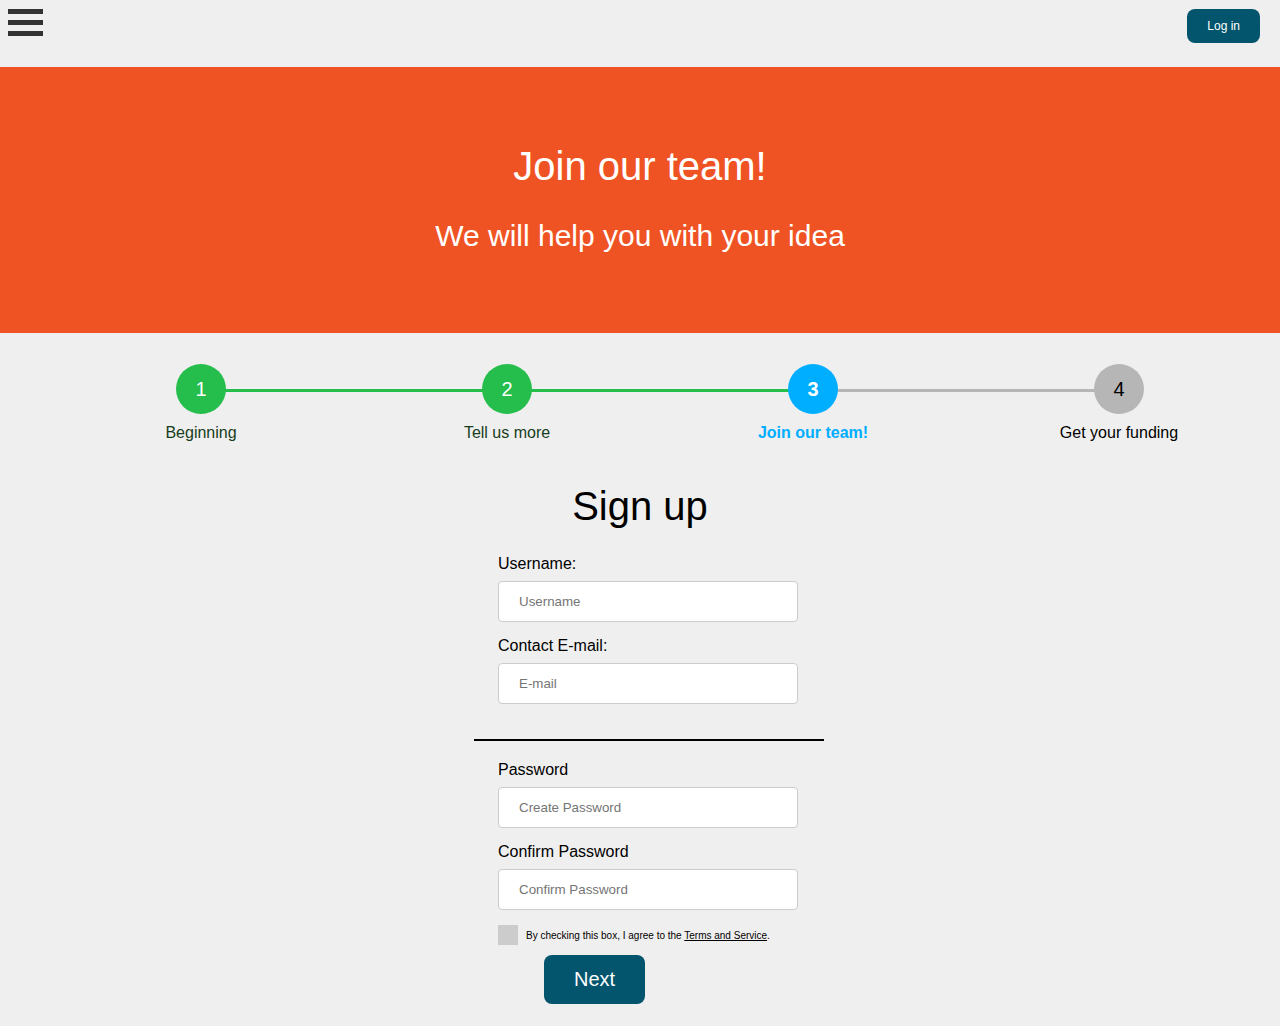
==== sign up.html @ 26c47599 "sign up" ====
<!DOCTYPE html>
<html>
<head>
<title>Begin - The Funding you need</title>
<link rel="stylesheet" type="text/css" href="css_page.css">
<script src="javacode.js"></script>
<div id="top">
<div class="containers" onclick="myFunction(this)">
        <div class="bar1"></div>
        <div class="bar2"></div>
        <div class="bar3"></div>
      </div>
</div>
<div id="log"> 
        <input class="button" id="first" type="button" onclick="location.href='login.html';" value="Log in" />
    </div>
<div id="ban">
<h1>Join our team!</h1>
<h2 id="tell">We will help you with your idea</h2>
</div>
</head>
<body>
        <div id="step_progressbar">
            <ul>
                <li class="unactive">Beginning</li>
                <li class="unactive">Tell us more</li>
                <li class="active">Join our team!</li>
                <li>Get your funding</li>
            </ul>
              </div>
    <div id="signup"></div>
    <h1 id="Signup">Sign up</h1>
        <form id="signing" name="myForm" action="/bank.html">
            <label for="uname">Username:</label>
            <input type="text" id="uname" name="username" placeholder="Username">
            <label for="cont">Contact E-mail:</label>
            <input type="text" id="cont" name="contact" placeholder="E-mail">
            <div id="lline"></div>
            <label for="pass">Password</label>
            <input type="text" id="pass" name="password" placeholder="Create Password">
            <label for="cpass">Confirm Password</label>
            <input type="text" id="cpass" name="cpassword" placeholder="Confirm Password">
            <label class="container">By checking this box, I agree to the <u>Terms and Service</u>.
                <input type="checkbox">
                    <span class="checkmark"></span>
            </label>
          
            <input type="button" onclick="return validateForm()" value="Next"/>
          </form>
        </div>
    </body>
</html>
---- css_page.css ----
body {
    background-color: #f0efef;
    font-family: Arial, Helvetica, sans-serif;
}

#ban {
    background-color: #f05323;
    text-align: center;
    padding: 50px;
    margin-top: 10px;
    margin-left: -20px;
    margin-right: -20px;
    margin-bottom: -10px;
}
#bann {
    background-color: #f05323;
    text-align: center;
    padding: 30px;
    margin-top: -10px;
    margin-left: -20px;
    margin-right: -20px;
    margin-bottom: 30px;
}
#bannn {
    background-color: #f05323;
    text-align: center;
    padding: 60px;
    margin-top: -50px;
    margin-left: -20px;
    margin-right: -20px;
    margin-bottom: 30px;
}
.line {
    width: 38px;
    height: 4px;
    background-color: black;
    margin: 6px;
    margin-left: 5px;
}
#lline {
    width: 350px;
    height: 2px;
    background-color: black;
    margin: 20px;
    margin-left: -24px;
}
#llline {
    width: 450px;
    height: 2px;
    background-color: black;
    margin: 20px;
    margin-left: -84px;
}
.all{
    margin-bottom: -40px;
    margin-top: 15px;
}

#log {
    color: #02556c;
    text-align: right;
}

#first {
    font-size: 12px;
    padding: 10px 20px;
    margin-top: -10px;
}

#second {
    font-size: 20px;
    padding: 13px 30px;
}

h1 {
    color: white;
    font-family: Arial, Helvetica, sans-serif;
    font-weight: 80;
    font-size: 40px;
}
h2 {
    text-align: center;
    font-family: Arial, Helvetica, sans-serif;
    font-weight: 10;
    font-size: 30px;
    margin: 30px;
}
#tell {
    color: white;
    text-align: center;
    font-family: Arial, Helvetica, sans-serif;
    font-weight: 10;
    font-size: 30px;
    margin: 30px;
}
#img1 {
    align-content: center;
}
.button {
    background-color: #02556c;
    border: none;
    color: white;
    text-align: center;
    text-decoration: none;
    display: inline-block;
    cursor: pointer;
    margin: 4px 2px;
    border-radius: 8px;
    transition-duration: 0.4s;
}
button:hover {
    box-shadow: 0 12px 16px 0 rgba(0,0,0,0.24),0 17px 50px 0 rgba(0,0,0,0.19);
}
#skip {
    text-align: right;
    margin-top: -30px;
    margin-right: -20px;
}
#review {
    text-align: right;
    margin-top: -30px;
    margin-right: -5px;
}
p {
    font-family: Arial, Helvetica, sans-serif;
}
img:hover {
    box-shadow: 0 12px 16px 0 rgba(0,0,0,0.24),0 17px 50px 0 rgba(0,0,0,0.19);

}
img {
    margin-left: 15px;
    cursor: pointer;
    transition-duration: 0.4s;

}
input[type=text], select {
    width: 100%;
    padding: 12px 20px;
    margin: 8px 0;
    margin-bottom: 15px;
    display: inline-block;
    border: 1px solid #ccc;
    border-radius: 4px;
    box-sizing: border-box;
}
input[type=date], select {
    width: 100%;
    padding: 13px 20px;
    margin-top: 10px;
    margin-bottom: 20px;
    display: inline-block;
    border: 1px solid #ccc;
    border-radius: 4px;
    box-sizing: border-box;
}
  textarea[type=text], select {
    width: 100%;
    padding: 12px 20px;
    margin: 8px 0;
    display: inline-block;
    border: 1px solid #ccc;
    border-radius: 4px;
    box-sizing: border-box;
  }
  
  input[type=submit] {
    background-color: #02556c;
    border: none;
    color: white;
    text-align: center;
    text-decoration: none;
    display: inline-block;
    padding: 13px 90px;
    cursor: pointer;
    margin: 14px 12px;
    margin-left: 44px;
    border-radius: 8px;
    transition-duration: 0.4s;
  }
  input[type=button] {
    background-color: #02556c;
    border: none;
    color: white;
    text-align: center;
    font-size: 20px;
    text-decoration: none;
    display: inline-block;
    padding: 13px 30px;
    cursor: pointer;
    margin: 14px 12px;
    margin-left: 46px;
    border-radius: 8px;
    transition-duration: 0.4s;
  }
  #rec {
    background-color: #02556c;
    border: none;
    color: white;
    text-align: center;
    font-size: 14px;
    text-decoration: none;
    display: inline-block;
    padding: 13px 30px;
    cursor: pointer;
    margin: 14px 12px;
    margin-left: 46px;
    border-radius: 8px;
    transition-duration: 0.4s;
  }
  input[type=button]:hover {
    box-shadow: 0 12px 16px 0 rgba(0,0,0,0.24),0 17px 50px 0 rgba(0,0,0,0.19);
  }
  input[type=submit]:hover {
    background-color: #05c5fa;
  }
  form {
      margin-left: 450px;
      margin-top: 20px;
      width: 400px;
      height: 100%;
  }
  .step_progressbar{
      display:block;
      width: 500px;
      margin: 100px auto;
      background-color: white;
  }
  ul {
      display:flex;
      list-style: none;
      align-items: center;
      justify-content: space-between;
      counter-reset: step;
  }
  li {
      display: inline-block;
      position: relative;
      width: 33.3%;
      text-align: center;
      margin: 15px 0;
  }
  li:before {
      display: block;
      width: 50px;
      height: 50px;
      border-radius: 50%;
      background-color: rgb(182, 182, 182);
      line-height: 50px;
      text-align: center;
      content: counter(step);
      counter-increment: step;
      margin: 10px auto;
      position: relative;
      z-index: 2;
      font-size: 20px;
  }
  li.active {
      color: #00aeff;
      font-weight: bold;
  }
  li.unactive {
    color: #163d20;
    font-weight: lighter;
}
li.unactive:before {
    background-color: #25bd4b;
    color: rgb(255, 255, 255);
}
li.una:after {
    background-color: rgb(182, 182, 182);
    color: rgb(255, 255, 255);
}
  li:after {
      content: "";
      width: 100%;
      height: 3px;
      background-color: #25bd4b;
      position: absolute;
      top: 35px;
      left: -50%;
      z-index: 1;
    }
    li:first-child:after {
      content: none;
    }
    li.active + li:after {
        background-color: rgb(182, 182, 182);
    }
    li.active:before {
        background-color: #00aeff;
        color: rgb(255, 255, 255);
    }
    #Signup {
        color: black;
        text-align: center;
    }
    #login {
        color: black;
        text-align: center;
        padding: 20px;
    }
    #signing {
        margin-left: 490px;
        margin-top: 20px;
        width: 300px;
        height: 100%;
    }
    #paypal {
        text-align: center;
        font-size: 30px;
        color: black;
    }
    #recieve {
        text-align: left;
        margin-left: -100px;
        margin-right: -100px;
    }
    #Pconnect {
        font-size: 15px;
        padding: 10px 30px;
        margin-left: 50px;
    }
    #Aconnect {
        font-size: 15px;
        padding: 10px 30px;
        margin-left: 45px;
    }
    i{
        font-size:24px;
        color: rgb(16, 161, 167);
    }
    #ftitle {
        font-size: 25px;
        font-weight: bold;
        margin-left: 70px;
        color: black;
    }
    #img4 {
        margin-left: 70px;
        margin-top: 20px;
    }
    #fdesc {
        margin-left: 70px;
        margin-right: 460px;
        margin-top: 10;
        font-size: 18px;
    }
    #film {
        border-radius: 0px;
        margin-left: -210px;
        margin-right: 85px;
        font-size: 18px;
        padding: 5px 100px;
        margin-top: -350px;;
    }
    .group {
        margin-left: 950px;
        margin-right: 80px;
        margin-top: -310px;
    }
    #goal {
        margin-top: -5px;
        text-align: center;
        font-size: 20px;
        padding-top: 20px;
    }
    #money {
        margin-top: -5px;
        text-align: center;
        font-size: 30px;
        padding-top: 10px;
    }
    #goes {
        margin-top: -5px;
        text-align: center;
        font-size: 16px;
        padding-top: 2px;
    }
    .goesto {
        margin-left: 950px;
        margin-right: 80px;
    }
    .gleft {
        float: right;
    }
    #dona{
        text-align: right;
        margin-top: -540px;
        margin-right: -25px;
        font-size: 20px;
        padding: 10px 80px;
    }
    #crew {
        padding-bottom: 40px;
    }
    .containers {
        display: inline-block;
        cursor: pointer;
      }
      
      .bar1, .bar2, .bar3 {
        width: 35px;
        height: 5px;
        background-color: #333;
        margin: 6px 0;
        transition: 0.4s;
      }
      
      .change .bar1 {
        -webkit-transform: rotate(-45deg) translate(-9px, 6px);
        transform: rotate(-45deg) translate(-9px, 6px);
      }
      
      .change .bar2 {opacity: 0;}
      
      .change .bar3 {
        -webkit-transform: rotate(45deg) translate(-8px, -8px);
        transform: rotate(45deg) translate(-8px, -8px);
      }
      #top {
          margin-top: -5px;
          margin-bottom: -30px;
      }
    /* The container */
.container {
    display: block;
    position: relative;
    padding-top: 5px;
    padding-left: 28px;
    cursor: pointer;
    font-size: 10px;
    -webkit-user-select: none;
    -moz-user-select: none;
    -ms-user-select: none;
    user-select: none;
  }
  
  /* Hide the browser's default checkbox */
  .container input {
    position: absolute;
    opacity: 0;
    cursor: pointer;
    height: 0;
    width: 0;
  }
  
  /* Create a custom checkbox */
  .checkmark {
    position: absolute;
    top: 0;
    left: 0;
    height: 20px;
    width: 20px;
    background-color: #ccc;
  }
  
  /* On mouse-over, add a grey background color */
  .container:hover input ~ .checkmark {
    background-color: rgb(136, 136, 136);
  }
  
  /* When the checkbox is checked, add a blue background */
  .container input:checked ~ .checkmark {
    background-color: #2196F3;
  }
  
  /* Create the checkmark/indicator (hidden when not checked) */
  .checkmark:after {
    content: "";
    position: absolute;
    display: none;
  }
  
  /* Show the checkmark when checked */
  .container input:checked ~ .checkmark:after {
    display: block;
  }
  
  /* Style the checkmark/indicator */
  .container .checkmark:after {
    left: 6px;
    top: 2px;
    width: 5px;
    height: 10px;
    border: solid white;
    border-width: 0 3px 3px 0;
    -webkit-transform: rotate(45deg);
    -ms-transform: rotate(45deg);
    transform: rotate(45deg);
  }

.column {
    float: left;
    width: 33.33%;
  }
  
  /* Clear floats after the columns */
  .row:after {
    content: "";
    display: table;
    clear: both;
  }

  @media screen and (max-width: 600px) {
    .column {
      width: 100%;
    }
  }
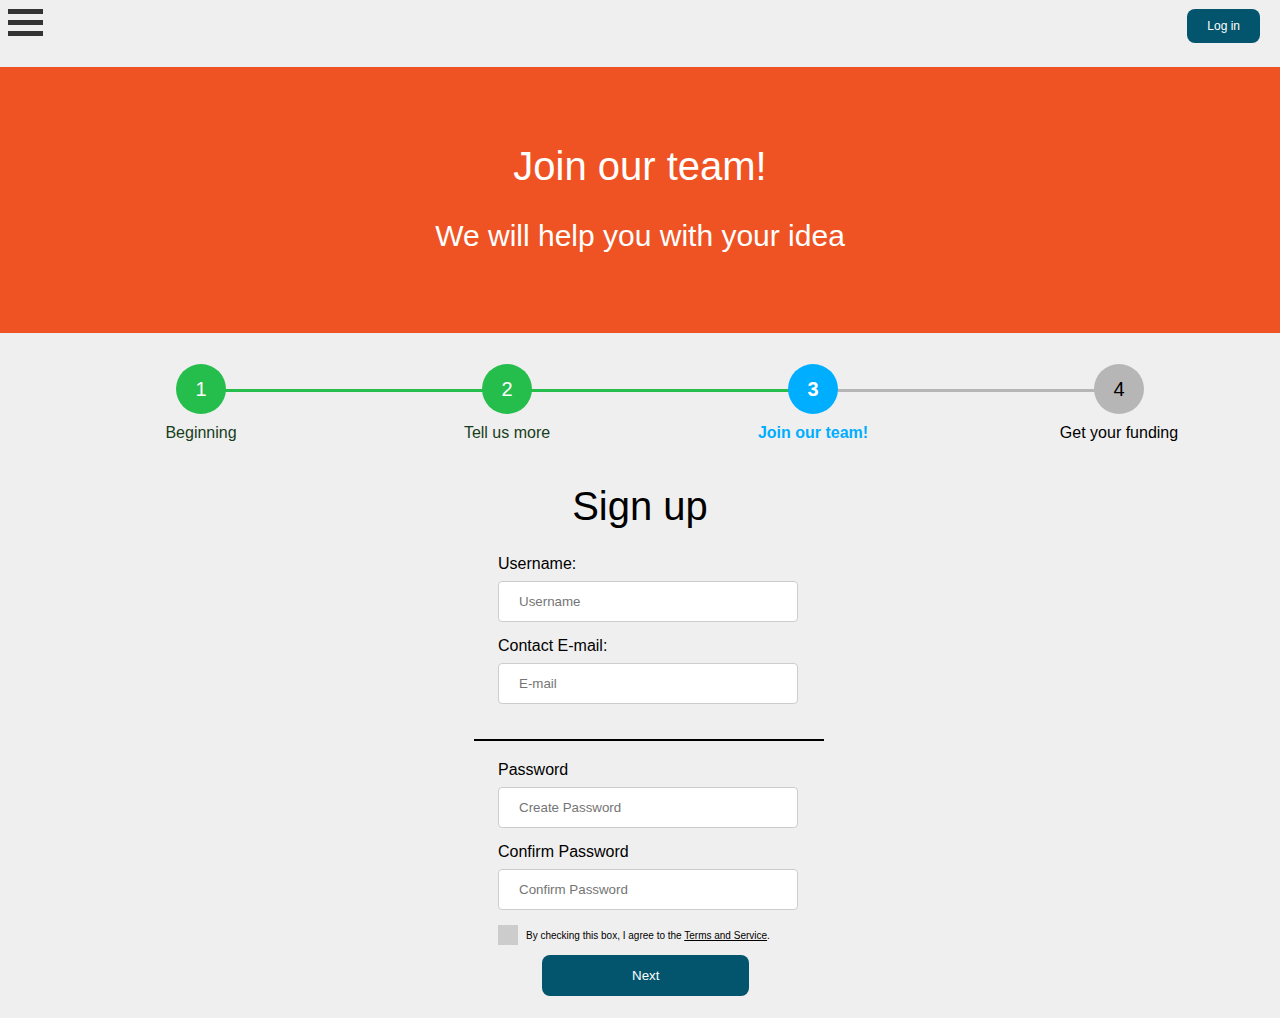
==== commit f8d16a39: "sign up" ====
--- a/sign up.html
+++ b/sign up.html
@@ -30,7 +30,7 @@
               </div>
     <div id="signup"></div>
     <h1 id="Signup">Sign up</h1>
-        <form id="signing" name="myForm" action="/bank.html">
+        <form id="signing" name="myForm" action="/bank.html" onsubmit="return validateForm()">
             <label for="uname">Username:</label>
             <input type="text" id="uname" name="username" placeholder="Username">
             <label for="cont">Contact E-mail:</label>
@@ -45,7 +45,7 @@
                     <span class="checkmark"></span>
             </label>
           
-            <input type="button" onclick="return validateForm()" value="Next"/>
+            <input type="submit" onsubmit="location.href='login.html';" value="Next"/>
           </form>
         </div>
     </body>
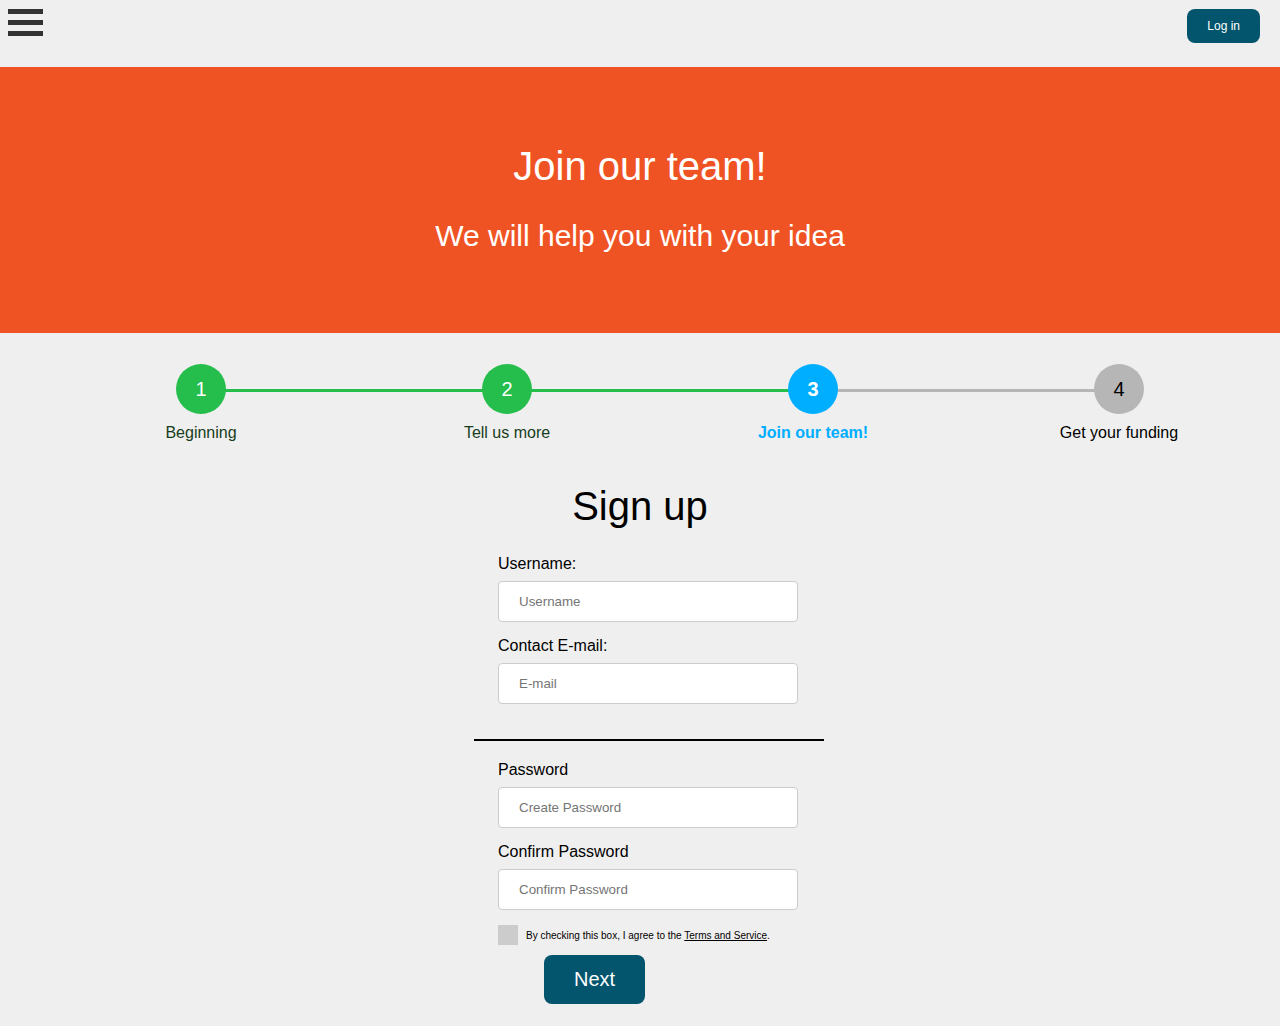
==== commit bf40d3d3: "sign up" ====
--- a/sign up.html
+++ b/sign up.html
@@ -30,7 +30,7 @@
               </div>
     <div id="signup"></div>
     <h1 id="Signup">Sign up</h1>
-        <form id="signing" name="myForm" action="/bank.html" onsubmit="return validateForm()">
+        <form id="signing" name="myForm" action="/bank.html" onclick="return validateForm()">
             <label for="uname">Username:</label>
             <input type="text" id="uname" name="username" placeholder="Username">
             <label for="cont">Contact E-mail:</label>
@@ -45,7 +45,7 @@
                     <span class="checkmark"></span>
             </label>
           
-            <input type="submit" onsubmit="location.href='login.html';" value="Next"/>
+            <input type="button" onclick="location.href='login.html';" value="Next"/>
           </form>
         </div>
     </body>
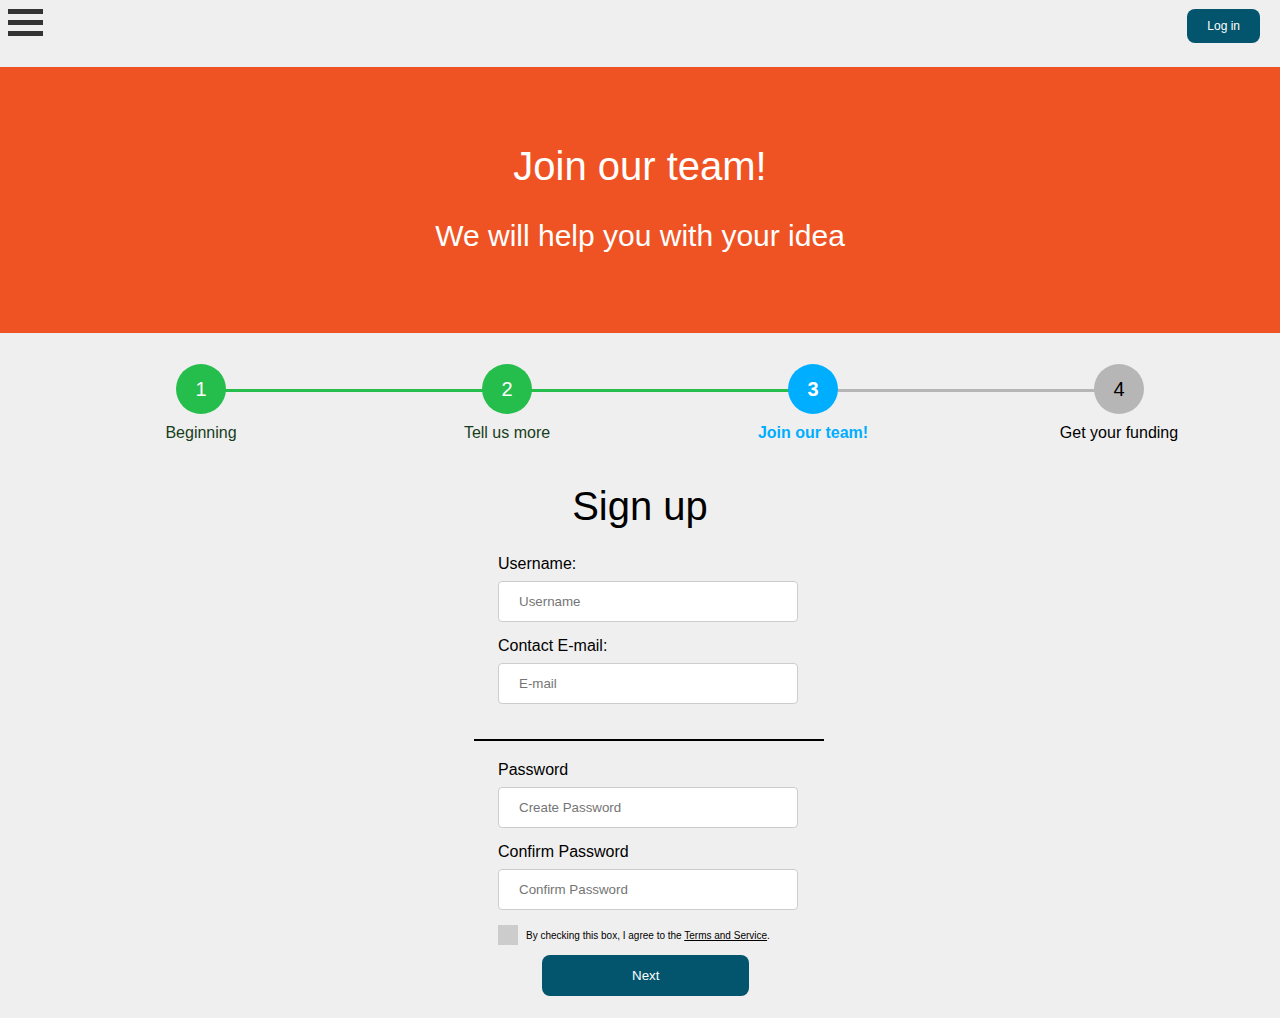
==== commit 606fafea: "sign up" ====
--- a/sign up.html
+++ b/sign up.html
@@ -30,7 +30,7 @@
               </div>
     <div id="signup"></div>
     <h1 id="Signup">Sign up</h1>
-        <form id="signing" name="myForm" action="/bank.html" onclick="return validateForm()">
+        <form id="signing" name="myForm" action="/bank.html" onsubmit="return validateForm()">
             <label for="uname">Username:</label>
             <input type="text" id="uname" name="username" placeholder="Username">
             <label for="cont">Contact E-mail:</label>
@@ -45,7 +45,7 @@
                     <span class="checkmark"></span>
             </label>
           
-            <input type="button" onclick="location.href='login.html';" value="Next"/>
+            <input type="submit" value="Next"/>
           </form>
         </div>
     </body>
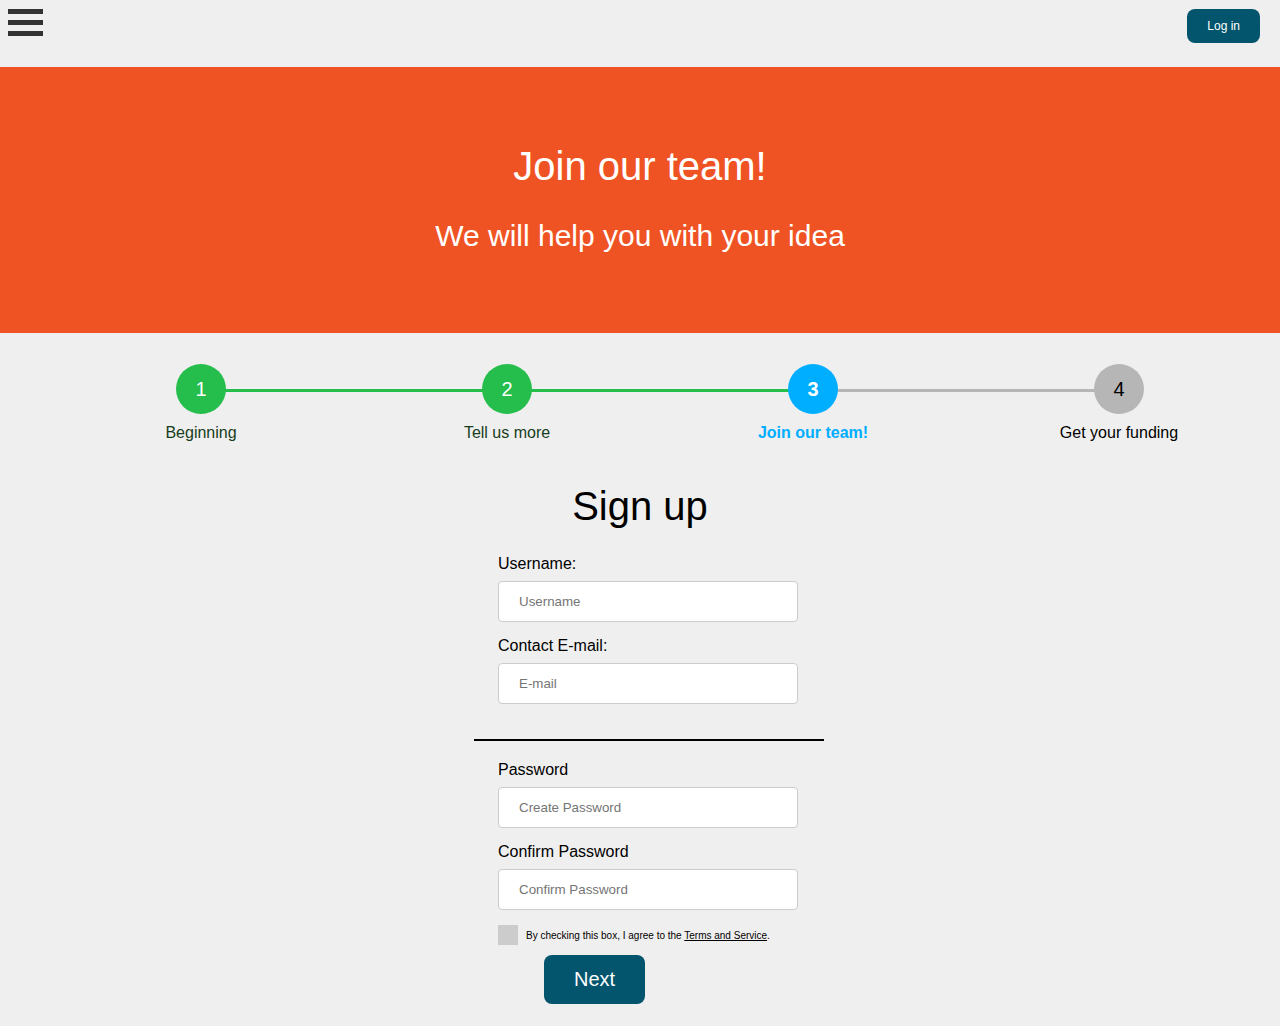
==== commit 3785f0ae: "sign up" ====
--- a/sign up.html
+++ b/sign up.html
@@ -30,7 +30,7 @@
               </div>
     <div id="signup"></div>
     <h1 id="Signup">Sign up</h1>
-        <form id="signing" name="myForm" action="/bank.html" onsubmit="return validateForm()">
+        <form id="signing" name="myForm" action="/bank.html"
             <label for="uname">Username:</label>
             <input type="text" id="uname" name="username" placeholder="Username">
             <label for="cont">Contact E-mail:</label>
@@ -45,7 +45,7 @@
                     <span class="checkmark"></span>
             </label>
           
-            <input type="submit" value="Next"/>
+            <input type="button" onclick="location.href='bank.html';" "return validateForm()" value="Next"/>
           </form>
         </div>
     </body>
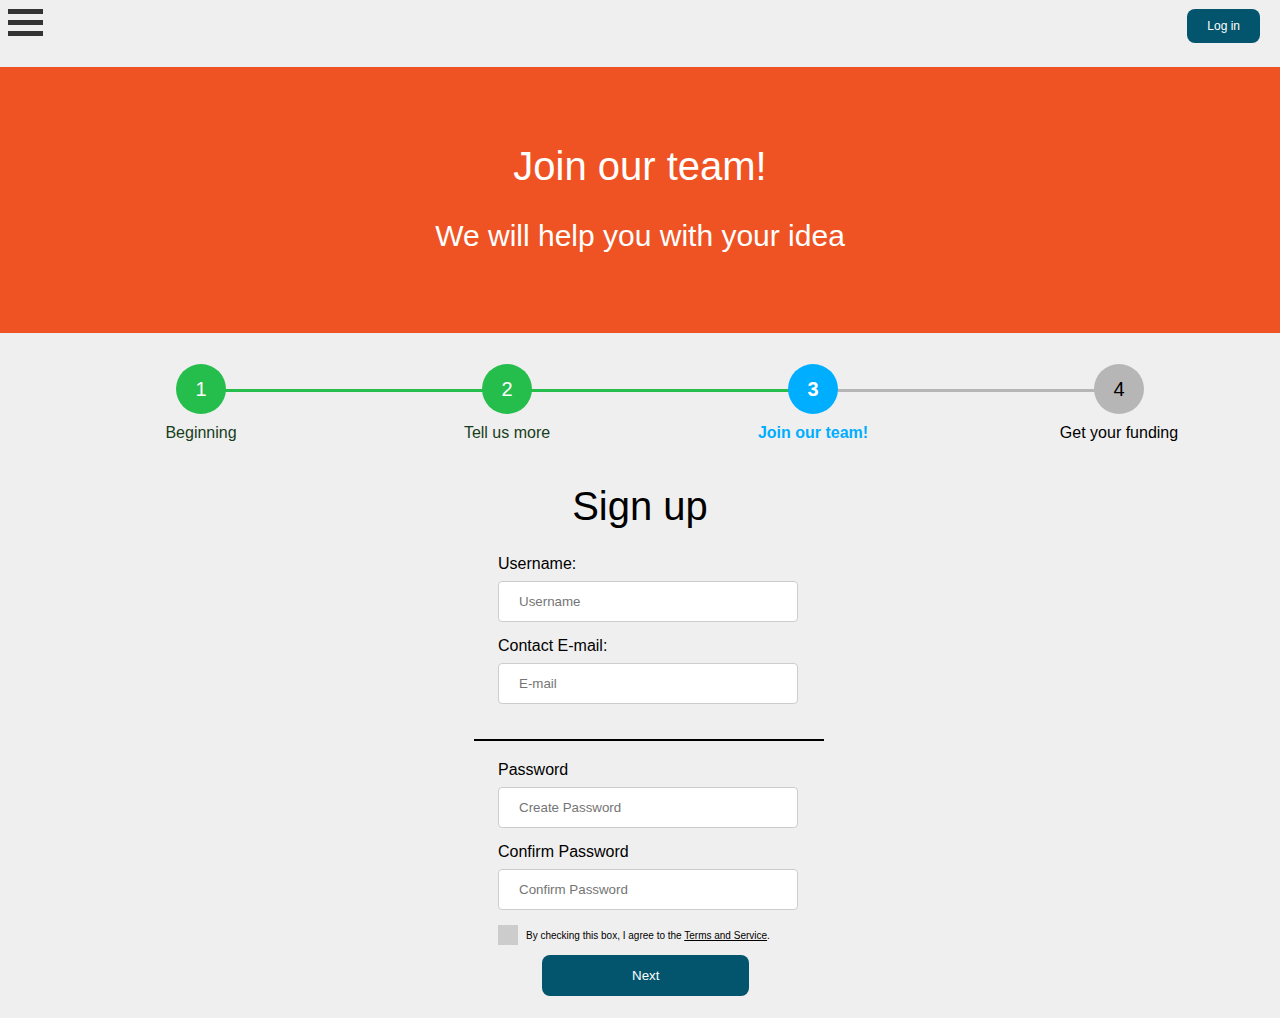
==== commit 9d0421e5: "sign up" ====
--- a/sign up.html
+++ b/sign up.html
@@ -30,7 +30,7 @@
               </div>
     <div id="signup"></div>
     <h1 id="Signup">Sign up</h1>
-        <form id="signing" name="myForm" action="/bank.html"
+        <form id="signing" name="myForm" action="/bank.html" onsubmit="return validateForm()">
             <label for="uname">Username:</label>
             <input type="text" id="uname" name="username" placeholder="Username">
             <label for="cont">Contact E-mail:</label>
@@ -45,7 +45,7 @@
                     <span class="checkmark"></span>
             </label>
           
-            <input type="button" onclick="location.href='bank.html';" "return validateForm()" value="Next"/>
+            <input type="submit" value="Next"/>
           </form>
         </div>
     </body>
